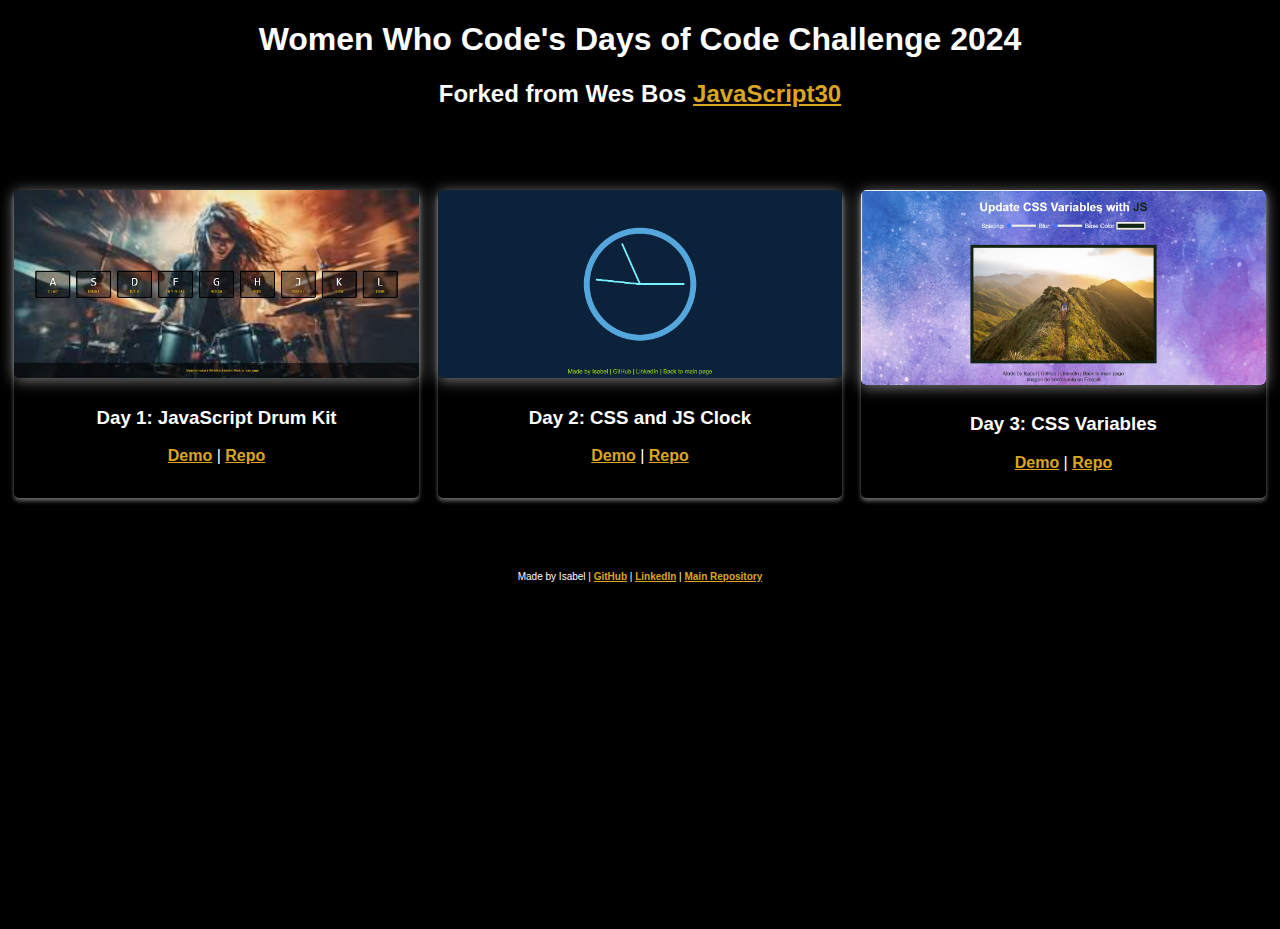
==== index.html @ ab659f50 "Update url" ====
<!DOCTYPE html>
<html lang="en">

<head>
    <link href="https://cdn.jsdelivr.net/npm/bootstrap@5.3.2/dist/css/bootstrap.min.css" rel="stylesheet"
        integrity="sha384-T3c6CoIi6uLrA9TneNEoa7RxnatzjcDSCmG1MXxSR1GAsXEV/Dwwykc2MPK8M2HN" crossorigin="anonymous">
    <meta charset="UTF-8">
    <meta name="viewport" content="width=device-width, initial-scale=1.0">
    <title>Isabel's Portfolio for Days of Code Challenge 2024</title>
    <style>
        :root {
            --primary-color: #000000;
            --secondary-color: #ffffff;
            --accent-color: #DAA520;
        }

        body {
            background: var(--primary-color);
            color: var(--secondary-color);
            font-family: 'Segoe UI', Tahoma, Geneva, Verdana, sans-serif;
            min-height: 100vh;
            text-align: center;
        }

        header {
            width: 100%;
        }

        main {
            padding: 50px 0;
            width: 100%;
        }

        a {
            color: var(--accent-color);
            font-weight: bold;
            text-decoration: underline;
        }

        a:hover {
            color: var(--secondary-color);
            text-decoration: none;
        }

        .project-container {
            display: flex;
            flex-wrap: wrap;
            justify-content: space-between;
        }

        .project-item {
            align-items: center;
            display: flex;
            justify-content: center;
            margin: 1% 0.5%;
            width: 32%;
        }

        .card {
             -webkit-transition: all 0.2s ease-in;
            -moz-transition: all 0.2s ease-in;
            -ms-transition: all 0.2s ease-in;
            -o-transition: all 0.2s ease-in;
            border-radius: 5px;
            box-shadow: 0px 3px 4px rgba(255, 255, 255, 0.40);
            height: 100%;
            transition: all 0.2s ease-in;
            width: 100%;
        }

        .card:hover {
            -webkit-transition: all 0.2s ease-in;
            -moz-transition: all 0.2s ease-in;
            -ms-transition: all 0.2s ease-in;
            -o-transition: all 0.2s ease-in;
            box-shadow: 0px 15px 26px rgba(255, 255, 255, 0.5);
            transition: all 0.2s ease-in;
        }

        .card .image-box {
            border-radius: 5px;
            box-shadow: 0px 2px 15px rgba(255, 255, 255, 0.5);
            margin: 0;
            overflow: hidden;
        }

        .card .image-box img {
            -webkit-transition: all .9s ease;
            -moz-transition: all .9s ease;
            -o-transition: all .9s ease;
            -ms-transition: all .9s ease;
            border-radius: 5px;
            vertical-align: middle;
        }

        .card:hover .image-box img {
            -webkit-transform: scale(1.2);
            -moz-transform: scale(1.2);
            -ms-transform: scale(1.2);
            -o-transform: scale(1.2);
            transform: scale(1.2);
        }

        .card-body {
            padding: 10px;
        }

        footer {
            align-self: end;
            font-size: 10px;
            padding: 10px;
        }

        @media (max-width: 768px) {
            .project-item {
                margin-bottom: 1.5%;
                width: 48%;
            }
        }

        @media (max-width: 576px) {
            .project-item {
                margin-bottom: 5%;
                width: 99%;
            }
        }
    </style>
</head>

<body>
    <header>
        <h1>Women Who Code's Days of Code Challenge 2024</h1>
        <h2>Forked from Wes Bos <a href="https://javascript30.com/" target="_blank">JavaScript30</a></h2>
    </header>

    <main>
        <div class="project-container">
            <div class="project-item">
                <div class="card">
                    <div class="image-box">
                        <img src="./projects/drum_kit.png" alt="JavaScript Drum Kit" class="card-img-top" width="100%"
                            height="100%">
                    </div>
                    <div class="card-body">
                        <h3 class="card-title">Day 1: JavaScript Drum Kit</h3>
                        <p class="card-text"><a href="./01 - JavaScript Drum Kit/" target="_blank">Demo</a> | <a
                                href="https://github.com/isabelroman84/JavaScript30/tree/master/01%20-%20JavaScript%20Drum%20Kit"
                                target="_blank">Repo</a></p>
                    </div>
                </div>
            </div>
            <div class="project-item">
                <div class="card">
                    <div class="image-box">
                        <img src="./projects/clock.png" alt="CSS and JS Clock" class="card-img-top" width="100%"
                            height="100%">
                    </div>
                    <div class="card-body">
                        <h3 class="card-title">Day 2: CSS and JS Clock</h3>
                        <p class="card-text">
                            <a href="./02 - JS and CSS Clock/" target="_blank">Demo</a> | <a
                                href="https://github.com/isabelroman84/JavaScript30/tree/master/02%20-%20JS%20and%20CSS%20Clock"
                                target="_blank">Repo
                            </a>
                        </p>
                    </div>
                </div>
            </div>
             
            <div class="project-item">
                <div class="card">
                    <div class="image-box">
                        <img src="./projects/img_blur.png" alt="JS and CSS Clock" class="card-img-top" width="100%"
                            height="100%">
                    </div>
                    <div class="card-body">
                        <h3 class="card-title">Day 3: CSS Variables</h3>
                        <p class="card-text">
                            <a href="./03 - CSS Variables/" target="_blank">Demo</a> | <a
                                href="https://github.com/isabelroman84/JavaScript30/tree/master/03%20-%20CSS%20Variables"
                                target="_blank">Repo
                            </a>
                        </p>
                    </div>
                </div>
            </div>
           
        </div>
    </main>

    <footer>
        Made by Isabel | <a href="https://github.com/isabelroman84" target="_blank">GitHub</a> | <a
            href="https://www.linkedin.com/in/isabelroman84/" target="_blank">LinkedIn</a> | <a
            href="https://github.com/isabelroman84/JavaScript30">Main Repository</a>
    </footer>

</body>

</html>
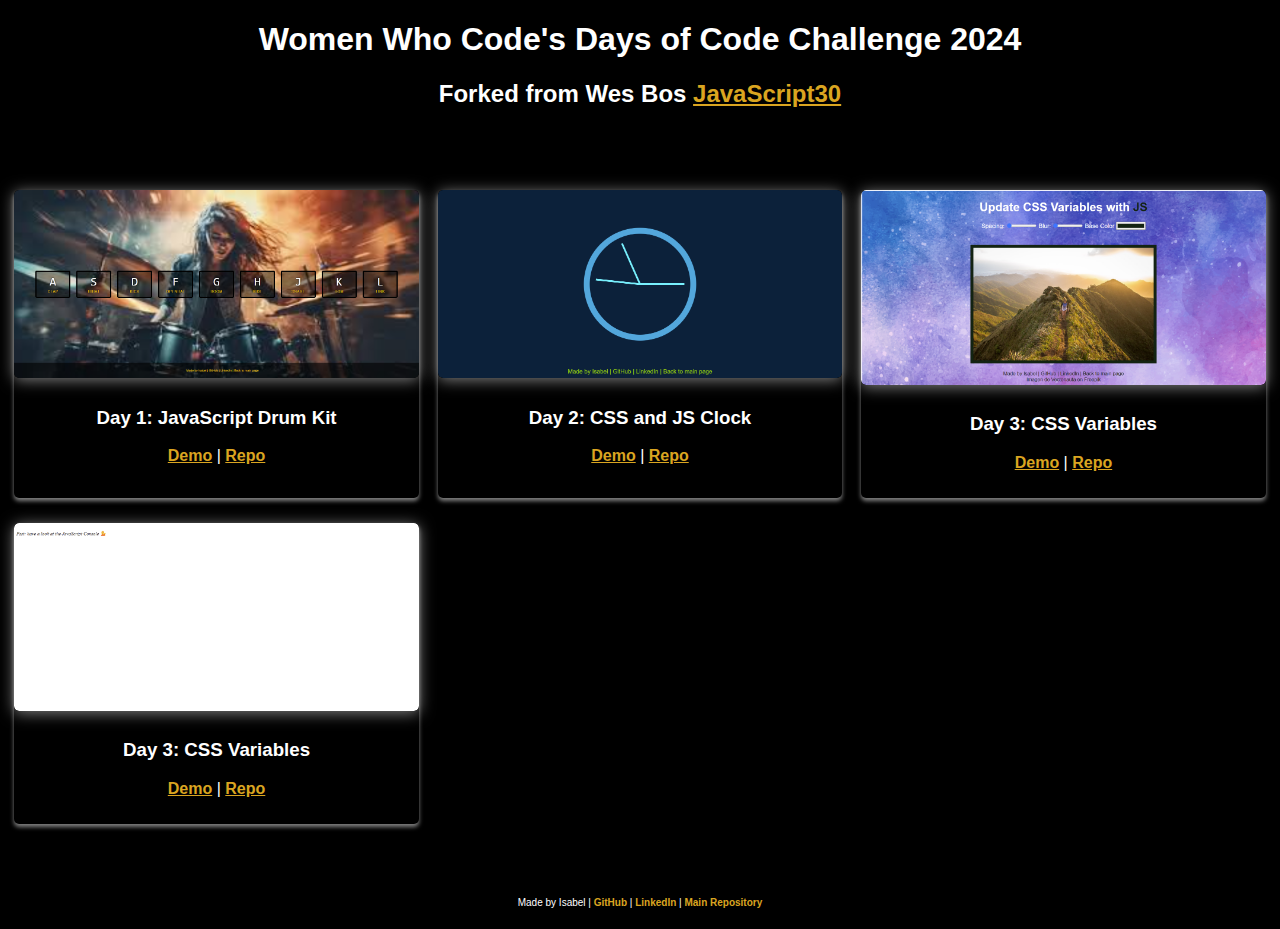
==== commit 37fc6f23: "Added day 4 and rename files" ====
--- a/index.html
+++ b/index.html
@@ -12,6 +12,7 @@
             --primary-color: #000000;
             --secondary-color: #ffffff;
             --accent-color: #DAA520;
+            --box-shadow-color: rgba(255, 255, 255, 0.5);
         }
 
         body {
@@ -57,12 +58,12 @@
         }
 
         .card {
-             -webkit-transition: all 0.2s ease-in;
+            -webkit-transition: all 0.2s ease-in;
             -moz-transition: all 0.2s ease-in;
             -ms-transition: all 0.2s ease-in;
             -o-transition: all 0.2s ease-in;
             border-radius: 5px;
-            box-shadow: 0px 3px 4px rgba(255, 255, 255, 0.40);
+            box-shadow: 0px 3px 4px var(--box-shadow-color);
             height: 100%;
             transition: all 0.2s ease-in;
             width: 100%;
@@ -73,13 +74,13 @@
             -moz-transition: all 0.2s ease-in;
             -ms-transition: all 0.2s ease-in;
             -o-transition: all 0.2s ease-in;
-            box-shadow: 0px 15px 26px rgba(255, 255, 255, 0.5);
+            box-shadow: 0px 15px 26px var(--box-shadow-color);
             transition: all 0.2s ease-in;
         }
 
         .card .image-box {
             border-radius: 5px;
-            box-shadow: 0px 2px 15px rgba(255, 255, 255, 0.5);
+            box-shadow: 0px 2px 15px var(--box-shadow-color);
             margin: 0;
             overflow: hidden;
         }
@@ -111,6 +112,11 @@
             padding: 10px;
         }
 
+        footer a {
+            color: var(--accent-color);
+            text-decoration: none;
+        }
+
         @media (max-width: 768px) {
             .project-item {
                 margin-bottom: 1.5%;
@@ -138,7 +144,7 @@
             <div class="project-item">
                 <div class="card">
                     <div class="image-box">
-                        <img src="./projects/drum_kit.png" alt="JavaScript Drum Kit" class="card-img-top" width="100%"
+                        <img src="./images/drum_kit.png" alt="JavaScript Drum Kit" class="card-img-top" width="100%"
                             height="100%">
                     </div>
                     <div class="card-body">
@@ -152,7 +158,7 @@
             <div class="project-item">
                 <div class="card">
                     <div class="image-box">
-                        <img src="./projects/clock.png" alt="CSS and JS Clock" class="card-img-top" width="100%"
+                        <img src="./images/clock.png" alt="CSS and JS Clock" class="card-img-top" width="100%"
                             height="100%">
                     </div>
                     <div class="card-body">
@@ -165,12 +171,11 @@
                         </p>
                     </div>
                 </div>
-            </div>
-             
-            <div class="project-item">
-                <div class="card">
-                    <div class="image-box">
-                        <img src="./projects/img_blur.png" alt="JS and CSS Clock" class="card-img-top" width="100%"
+            </div>         
+            <div class="project-item">
+                <div class="card">
+                    <div class="image-box">
+                        <img src="./images/img_blur.png" alt="JS and CSS Clock" class="card-img-top" width="100%"
                             height="100%">
                     </div>
                     <div class="card-body">
@@ -184,6 +189,24 @@
                     </div>
                 </div>
             </div>
+
+            <div class="project-item">
+                <div class="card">
+                    <div class="image-box">
+                        <img src="./images/array_cardio1.png" alt="Array Cardio Day 1" class="card-img-top" width="100%"
+                            height="100%">
+                    </div>
+                    <div class="card-body">
+                        <h3 class="card-title">Day 3: CSS Variables</h3>
+                        <p class="card-text">
+                            <a href="./04 - Array Cardio Day 1/" target="_blank">Demo</a> | <a
+                                href=""
+                                target="_blank">Repo
+                            </a>
+                        </p>
+                    </div>
+                </div>
+            </div>
            
         </div>
     </main>
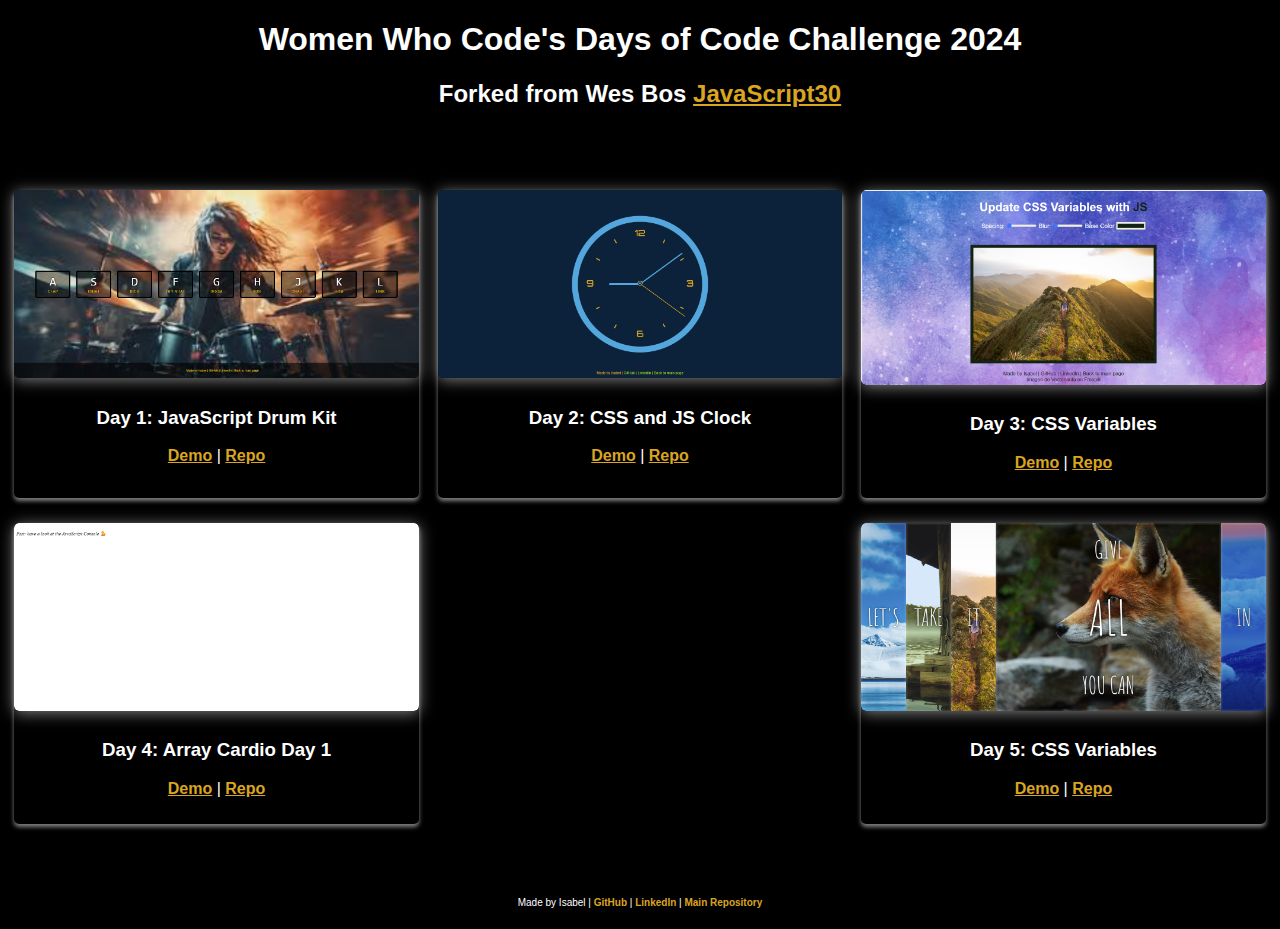
==== commit 8b745e2c: "Fixed: copy error" ====
--- a/index.html
+++ b/index.html
@@ -171,7 +171,7 @@
                         </p>
                     </div>
                 </div>
-            </div>         
+            </div>
             <div class="project-item">
                 <div class="card">
                     <div class="image-box">
@@ -189,7 +189,6 @@
                     </div>
                 </div>
             </div>
-
             <div class="project-item">
                 <div class="card">
                     <div class="image-box">
@@ -197,17 +196,35 @@
                             height="100%">
                     </div>
                     <div class="card-body">
-                        <h3 class="card-title">Day 3: CSS Variables</h3>
+                        <h3 class="card-title">Day 4: Array Cardio Day 1</h3>
                         <p class="card-text">
                             <a href="./04 - Array Cardio Day 1/" target="_blank">Demo</a> | <a
-                                href=""
-                                target="_blank">Repo
-                            </a>
-                        </p>
-                    </div>
-                </div>
-            </div>
-           
+                                href="https://github.com/isabelroman84/JavaScript30/tree/master/04%20-%20Array%20Cardio%20Day%201"
+                                target="_blank">Repo
+                            </a>
+                        </p>
+                    </div>
+                </div>
+            </div>
+
+            <div class="project-item">
+                <div class="card">
+                    <div class="image-box">
+                        <img src="./images/flex-panel.png" alt="Flex Panels Image Gallery" class="card-img-top" width="100%"
+                            height="100%">
+                    </div>
+                    <div class="card-body">
+                        <h3 class="card-title">Day 5: CSS Variables</h3>
+                        <p class="card-text">
+                            <a href="./05 - Flex Panel Gallery/" target="_blank">Demo</a> | <a
+                                href="https://github.com/isabelroman84/JavaScript30/tree/master/05%20-%20Flex%20Panel%20Gallery"
+                                target="_blank">Repo
+                            </a>
+                        </p>
+                    </div>
+                </div>
+            </div>
+            
         </div>
     </main>
 
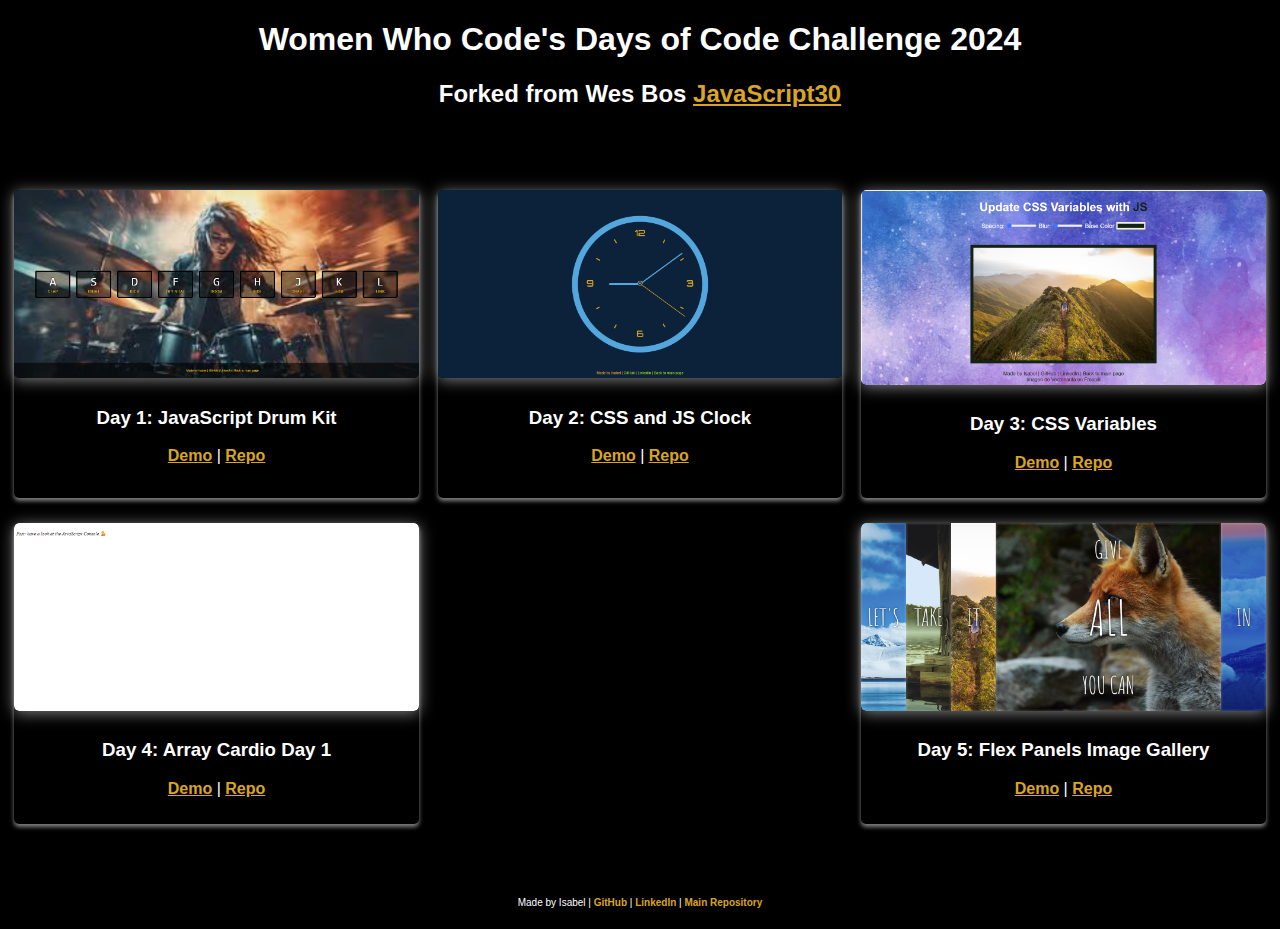
==== commit c1985cb1: "readme update" ====
--- a/index.html
+++ b/index.html
@@ -214,7 +214,7 @@
                             height="100%">
                     </div>
                     <div class="card-body">
-                        <h3 class="card-title">Day 5: CSS Variables</h3>
+                        <h3 class="card-title">Day 5: Flex Panels Image Gallery</h3>
                         <p class="card-text">
                             <a href="./05 - Flex Panel Gallery/" target="_blank">Demo</a> | <a
                                 href="https://github.com/isabelroman84/JavaScript30/tree/master/05%20-%20Flex%20Panel%20Gallery"
@@ -224,7 +224,7 @@
                     </div>
                 </div>
             </div>
-            
+
         </div>
     </main>
 
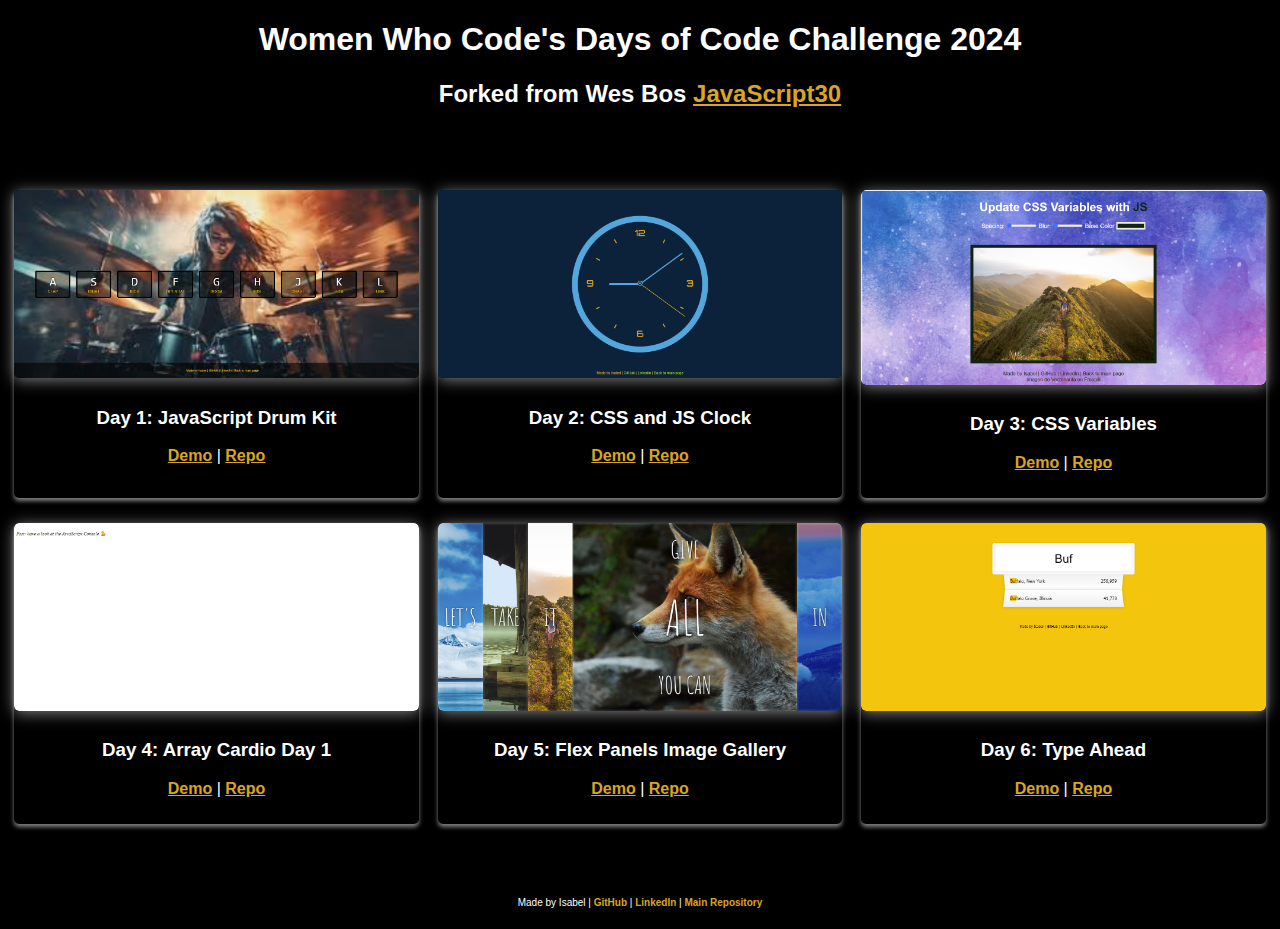
==== commit eb39b9d4: "Added Day 6 and fixed styles" ====
--- a/index.html
+++ b/index.html
@@ -149,9 +149,9 @@
                     </div>
                     <div class="card-body">
                         <h3 class="card-title">Day 1: JavaScript Drum Kit</h3>
-                        <p class="card-text"><a href="./01 - JavaScript Drum Kit/" target="_blank">Demo</a> | <a
-                                href="https://github.com/isabelroman84/JavaScript30/tree/master/01%20-%20JavaScript%20Drum%20Kit"
-                                target="_blank">Repo</a></p>
+                        <p class="card-text"><a href="./01 - JavaScript Drum Kit/">Demo</a> | <a
+                                href="https://github.com/isabelroman84/JavaScript30/tree/master/01%20-%20JavaScript%20Drum%20Kit">Repo</a>
+                        </p>
                     </div>
                 </div>
             </div>
@@ -164,61 +164,70 @@
                     <div class="card-body">
                         <h3 class="card-title">Day 2: CSS and JS Clock</h3>
                         <p class="card-text">
-                            <a href="./02 - JS and CSS Clock/" target="_blank">Demo</a> | <a
-                                href="https://github.com/isabelroman84/JavaScript30/tree/master/02%20-%20JS%20and%20CSS%20Clock"
-                                target="_blank">Repo
+                            <a href="./02 - JS and CSS Clock/">Demo</a> | <a
+                                href="https://github.com/isabelroman84/JavaScript30/tree/master/02%20-%20JS%20and%20CSS%20Clock">Repo</a>
+                        </p>
+                    </div>
+                </div>
+            </div>
+            <div class="project-item">
+                <div class="card">
+                    <div class="image-box">
+                        <img src="./images/img_blur.png" alt="JS and CSS Clock" class="card-img-top" width="100%"
+                            height="100%">
+                    </div>
+                    <div class="card-body">
+                        <h3 class="card-title">Day 3: CSS Variables</h3>
+                        <p class="card-text">
+                            <a href="./03 - CSS Variables/">Demo</a> | <a
+                                href="https://github.com/isabelroman84/JavaScript30/tree/master/03%20-%20CSS%20Variables">Repo</a>
+                        </p>
+                    </div>
+                </div>
+            </div>
+            <div class="project-item">
+                <div class="card">
+                    <div class="image-box">
+                        <img src="./images/array_cardio1.png" alt="Array Cardio Day 1" class="card-img-top" width="100%"
+                            height="100%">
+                    </div>
+                    <div class="card-body">
+                        <h3 class="card-title">Day 4: Array Cardio Day 1</h3>
+                        <p class="card-text">
+                            <a href="./04 - Array Cardio Day 1/">Demo</a> | <a
+                                href="https://github.com/isabelroman84/JavaScript30/tree/master/04%20-%20Array%20Cardio%20Day%201">Repo</a>
+                        </p>
+                    </div>
+                </div>
+            </div>
+            <div class="project-item">
+                <div class="card">
+                    <div class="image-box">
+                        <img src="./images/flex-panel.png" alt="Flex Panels Image Gallery" class="card-img-top"
+                            width="100%" height="100%">
+                    </div>
+                    <div class="card-body">
+                        <h3 class="card-title">Day 5: Flex Panels Image Gallery</h3>
+                        <p class="card-text">
+                            <a href="./05 - Flex Panel Gallery/">Demo</a> | <a
+                                href="https://github.com/isabelroman84/JavaScript30/tree/master/05%20-%20Flex%20Panel%20Gallery">Repo
                             </a>
                         </p>
                     </div>
                 </div>
             </div>
-            <div class="project-item">
-                <div class="card">
-                    <div class="image-box">
-                        <img src="./images/img_blur.png" alt="JS and CSS Clock" class="card-img-top" width="100%"
-                            height="100%">
-                    </div>
-                    <div class="card-body">
-                        <h3 class="card-title">Day 3: CSS Variables</h3>
-                        <p class="card-text">
-                            <a href="./03 - CSS Variables/" target="_blank">Demo</a> | <a
-                                href="https://github.com/isabelroman84/JavaScript30/tree/master/03%20-%20CSS%20Variables"
-                                target="_blank">Repo
-                            </a>
-                        </p>
-                    </div>
-                </div>
-            </div>
-            <div class="project-item">
-                <div class="card">
-                    <div class="image-box">
-                        <img src="./images/array_cardio1.png" alt="Array Cardio Day 1" class="card-img-top" width="100%"
-                            height="100%">
-                    </div>
-                    <div class="card-body">
-                        <h3 class="card-title">Day 4: Array Cardio Day 1</h3>
-                        <p class="card-text">
-                            <a href="./04 - Array Cardio Day 1/" target="_blank">Demo</a> | <a
-                                href="https://github.com/isabelroman84/JavaScript30/tree/master/04%20-%20Array%20Cardio%20Day%201"
-                                target="_blank">Repo
-                            </a>
-                        </p>
-                    </div>
-                </div>
-            </div>
-
-            <div class="project-item">
-                <div class="card">
-                    <div class="image-box">
-                        <img src="./images/flex-panel.png" alt="Flex Panels Image Gallery" class="card-img-top" width="100%"
-                            height="100%">
-                    </div>
-                    <div class="card-body">
-                        <h3 class="card-title">Day 5: Flex Panels Image Gallery</h3>
-                        <p class="card-text">
-                            <a href="./05 - Flex Panel Gallery/" target="_blank">Demo</a> | <a
-                                href="https://github.com/isabelroman84/JavaScript30/tree/master/05%20-%20Flex%20Panel%20Gallery"
-                                target="_blank">Repo
+
+            <div class="project-item">
+                <div class="card">
+                    <div class="image-box">
+                        <img src="./images/search.png" alt="Type Ahead" class="card-img-top"
+                            width="100%" height="100%">
+                    </div>
+                    <div class="card-body">
+                        <h3 class="card-title">Day 6: Type Ahead</h3>
+                        <p class="card-text">
+                            <a href=".//06 - Type Ahead/">Demo</a> | <a
+                                href="">Repo
                             </a>
                         </p>
                     </div>
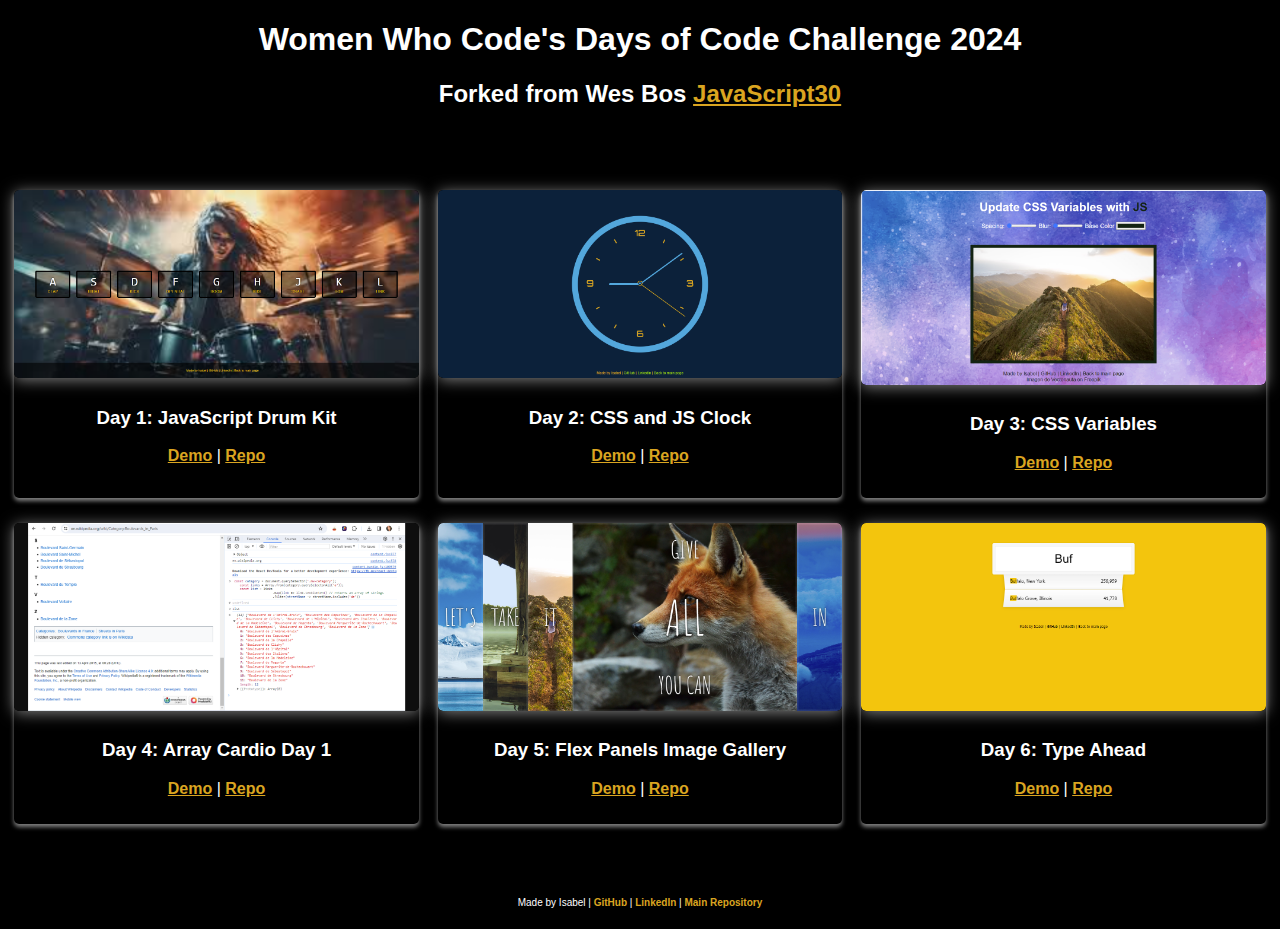
==== commit 01e035b7: "update readme" ====
--- a/index.html
+++ b/index.html
@@ -188,7 +188,7 @@
             <div class="project-item">
                 <div class="card">
                     <div class="image-box">
-                        <img src="./images/array_cardio1.png" alt="Array Cardio Day 1" class="card-img-top" width="100%"
+                        <img src="./images/cardio_array1.png" alt="Array Cardio Day 1" class="card-img-top" width="100%"
                             height="100%">
                     </div>
                     <div class="card-body">
@@ -227,7 +227,7 @@
                         <h3 class="card-title">Day 6: Type Ahead</h3>
                         <p class="card-text">
                             <a href=".//06 - Type Ahead/">Demo</a> | <a
-                                href="">Repo
+                                href="https://github.com/isabelroman84/JavaScript30/tree/master/06%20-%20Type%20Ahead">Repo
                             </a>
                         </p>
                     </div>
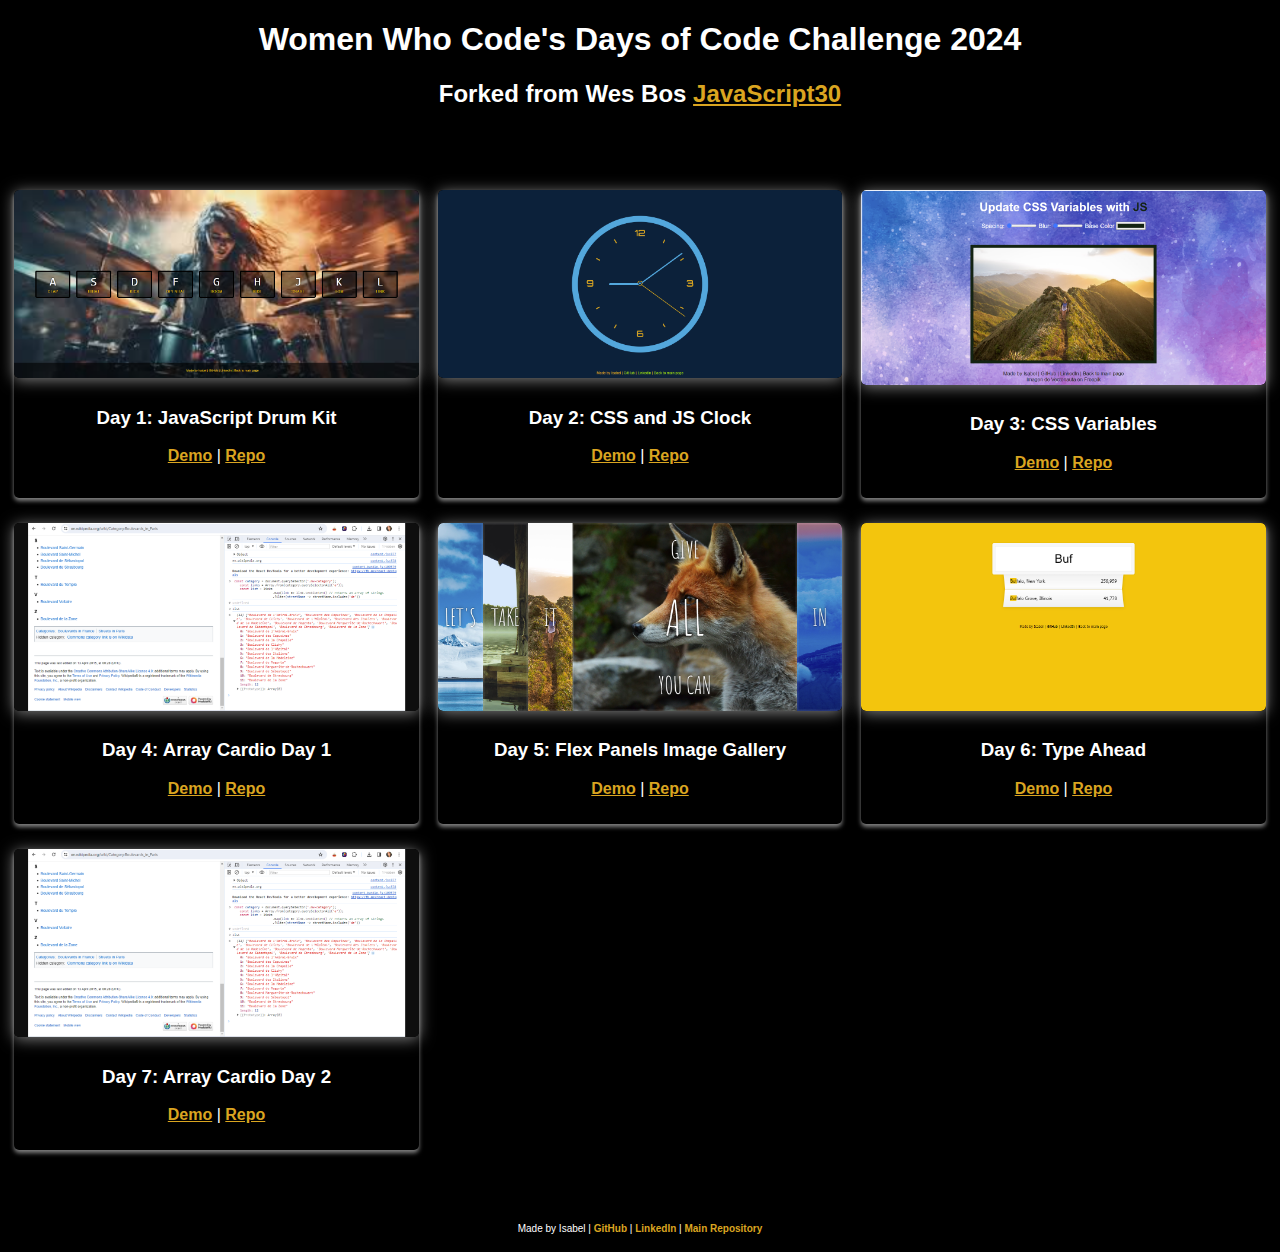
==== commit e40637ef: "Added Day 7" ====
--- a/index.html
+++ b/index.html
@@ -216,23 +216,38 @@
                     </div>
                 </div>
             </div>
-
-            <div class="project-item">
-                <div class="card">
-                    <div class="image-box">
-                        <img src="./images/search.png" alt="Type Ahead" class="card-img-top"
-                            width="100%" height="100%">
+            <div class="project-item">
+                <div class="card">
+                    <div class="image-box">
+                        <img src="./images/search.png" alt="Type Ahead" class="card-img-top" width="100%" height="100%">
                     </div>
                     <div class="card-body">
                         <h3 class="card-title">Day 6: Type Ahead</h3>
                         <p class="card-text">
-                            <a href=".//06 - Type Ahead/">Demo</a> | <a
+                            <a href="./06 - Type Ahead/">Demo</a> | <a
                                 href="https://github.com/isabelroman84/JavaScript30/tree/master/06%20-%20Type%20Ahead">Repo
                             </a>
                         </p>
                     </div>
                 </div>
             </div>
+
+            <div class="project-item">
+                <div class="card">
+                    <div class="image-box">
+                        <img src="./images/cardio_array1.png" alt="" class="card-img-top" width="100%" height="100%">
+                    </div>
+                    <div class="card-body">
+                        <h3 class="card-title">Day 7: Array Cardio Day 2</h3>
+                        <p class="card-text">
+                            <a href="./07 - Array Cardio Day 2/">Demo</a> | <a
+                                href="">Repo
+                            </a>
+                        </p>
+                    </div>
+                </div>
+            </div>
+
 
         </div>
     </main>
